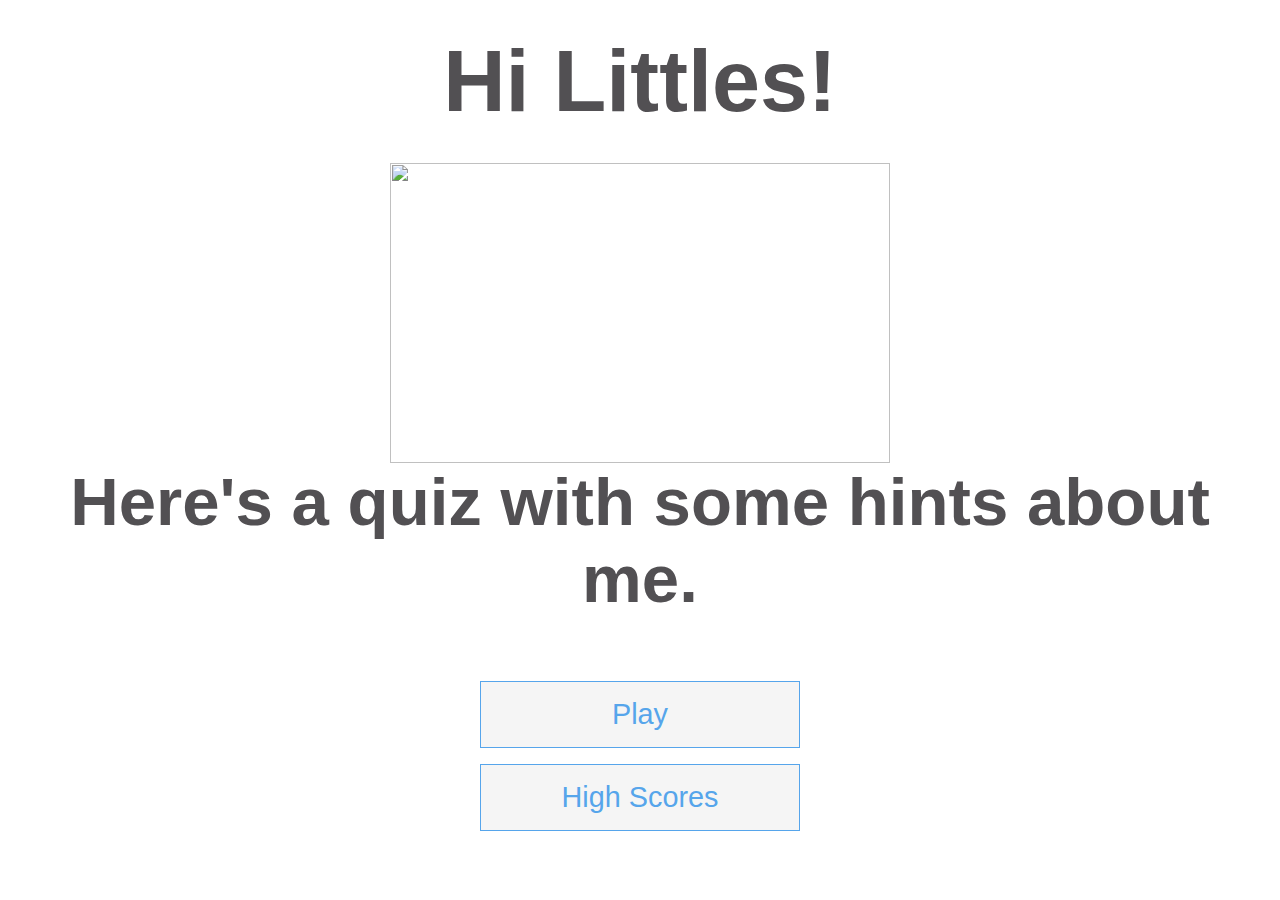
==== index.html @ d9609660 "Update index.html" ====
<!DOCTYPE html>
<html lang="en">
<head>
    <meta charset="UTF-8">
    <meta name="viewport" content="width=device-width, initial-scale=1.0">
    <title>Quiz For My Littles</title>
    <link rel="stylesheet" href="app.css">
</head>
<body style="background-image: url('https://upload.wikimedia.org/wikipedia/commons/a/a9/Japanese_Wave_Pattern.svg');
   background-repeat: no-repeat; background-attachment: fixed; background-size: cover;">
    <div class="container">
        <div id="home" class="flex-center flex-column">
            <h1 style="color: #525053">Hi Littles!</h1>
            <img src="https://i.kym-cdn.com/entries/icons/mobile/000/013/564/doge.jpg" width="500" height="300">
            </img>
            <h2><center style="color: #525053">Here's a quiz with some hints about me.</center></h2>
            <a class="btn" href="/LittlesQuiz/game.html">Play</a>
            <a class="btn" href="/LittlesQuiz/highscores.html">High Scores</a>
        </div>
    </div>
</body>
</html>
---- app.css ----
root {
    font-size: 62.5%;
}
* {
    box-sizing: border-box;
    font-family: Optima, sans-serif, Cambria, Cochin, Georgia, Times, 'Times New Roman', serif;
    margin: 0;
    padding: 0;
    color: #CD853F;
}

h1,
h2,
h3,
h4 {
    margin-bottom: 1rem;
}

h1 {
    font-size: 5.4rem;
    color: #242627;
    margin-bottom: 2rem;
}

h1 > span {
    font-size: 2.4rem;
    font-weight: 500;
}

h2 {
    font-size: 4.2rem;
    margin-bottom: 4rem;
    font-weight: 700;
}

h3 {
    font-size: 2.8rem;
    font-weight: 500;
}

/* UTILITIES */

.container {
    width: 100vw;
    height: 100vh;
    display: flex;
    justify-content: center;
    align-items: flex-start;
    max-width: 80rem;
    margin: 0 auto;
    padding: 2rem;
}

.container > * {
    width: 100%;
}

.flex-column {
    display: flex;
    flex-direction: column;
}

.flex-center {
    justify-content: center;
    align-items: center;
}

.justify-center {
    justify-content: center;
}

.textcenter {
    text-align: center;
}

.hidden {
    display: none;
}

/* BUTTONS */

.btn {
    font-size: 1.8rem;
    padding: 1rem 0;
    width: 20rem;
    text-align: center;
    border: 0.1rem solid #56a5eb;
    margin-bottom: 1rem;
    text-decoration: none;
    color: #56a5eb;
    background-color:whitesmoke;
}

.btn:hover {
    cursor: pointer;
    box-shadow: 0 0.4rem 1.4rem 0 rgba(86, 185, 235, 0.5);
    transform: translateY(-0.1rem);
    transition: transform 150ms;
}

.btn[disabled]:hover {
    cursor: not-allowed;
    box-shadow: none;
    transform: none;
}

/* Forms */
form {
    width: 100%;
    display: flex;
    flex-direction: column;
    align-items: center;
}

input {
    margin-bottom: 1rem;
    width: 20rem;
    padding: 1.5rem;
    font-size: 1.8rem;
    border: 0.1rem solid rgb(82, 82, 82);
    box-shadow: 0 0.5rem 1.4rem 0 rgba(86. 185, 235, 0.5);

}

input::placeholder {
   color: #aaa;
}
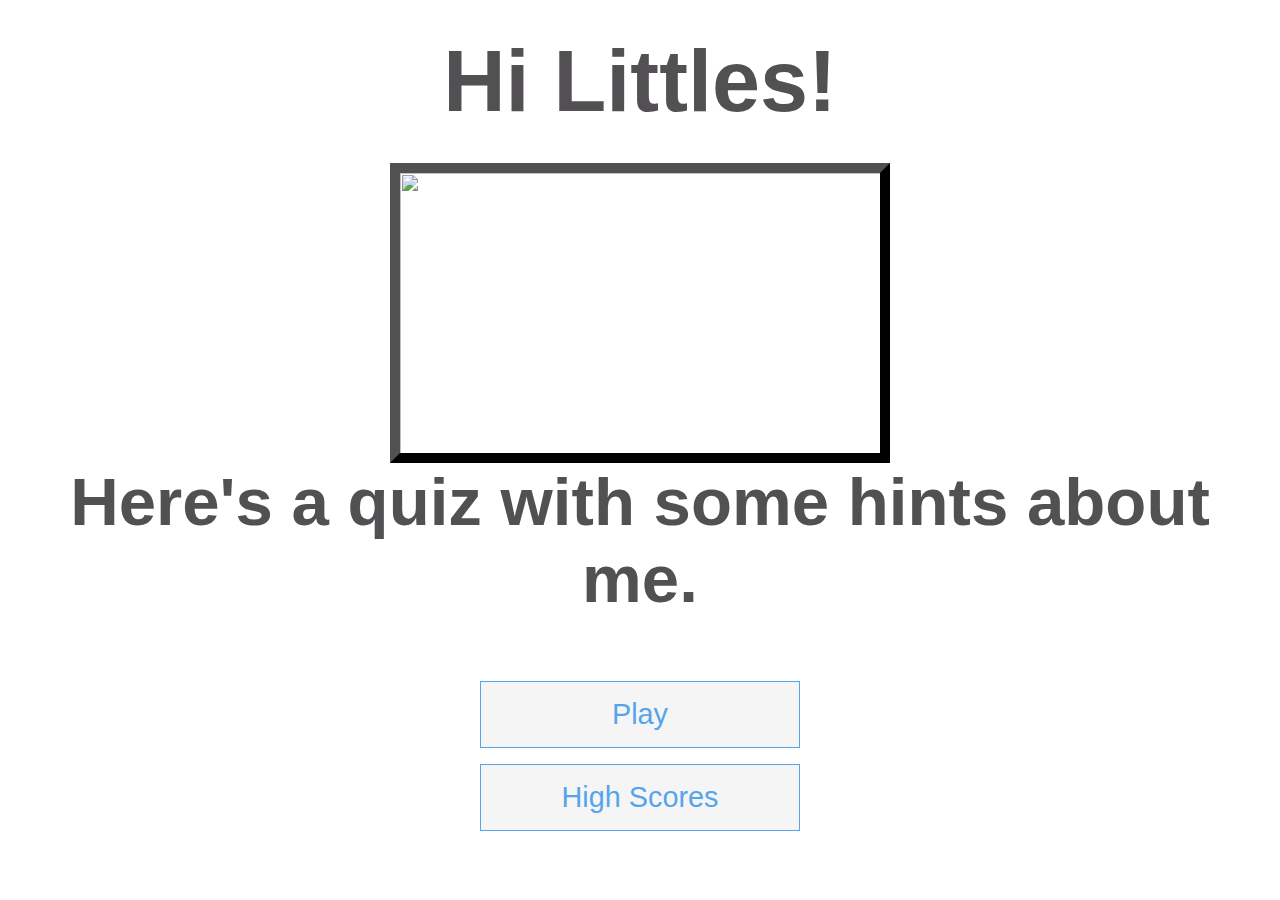
==== commit dd51c534: "Update index.html" ====
--- a/index.html
+++ b/index.html
@@ -6,12 +6,12 @@
     <title>Quiz For My Littles</title>
     <link rel="stylesheet" href="app.css">
 </head>
-<body style="background-image: url('https://upload.wikimedia.org/wikipedia/commons/a/a9/Japanese_Wave_Pattern.svg');
-   background-repeat: no-repeat; background-attachment: fixed; background-size: cover;">
+<body style="background-image: url('https://www.tapeterie.com/media/catalog/product/cache/3/image/x521/040ec09b1e35df139433887a97daa66f/P/-/P-2-503-031.jpg');
+   ">
     <div class="container">
         <div id="home" class="flex-center flex-column">
             <h1 style="color: #525053">Hi Littles!</h1>
-            <img src="https://i.kym-cdn.com/entries/icons/mobile/000/013/564/doge.jpg" width="500" height="300">
+            <img style="border:10px outset #525053;" src="https://i.kym-cdn.com/entries/icons/mobile/000/013/564/doge.jpg" width="500" height="300">
             </img>
             <h2><center style="color: #525053">Here's a quiz with some hints about me.</center></h2>
             <a class="btn" href="/LittlesQuiz/game.html">Play</a>
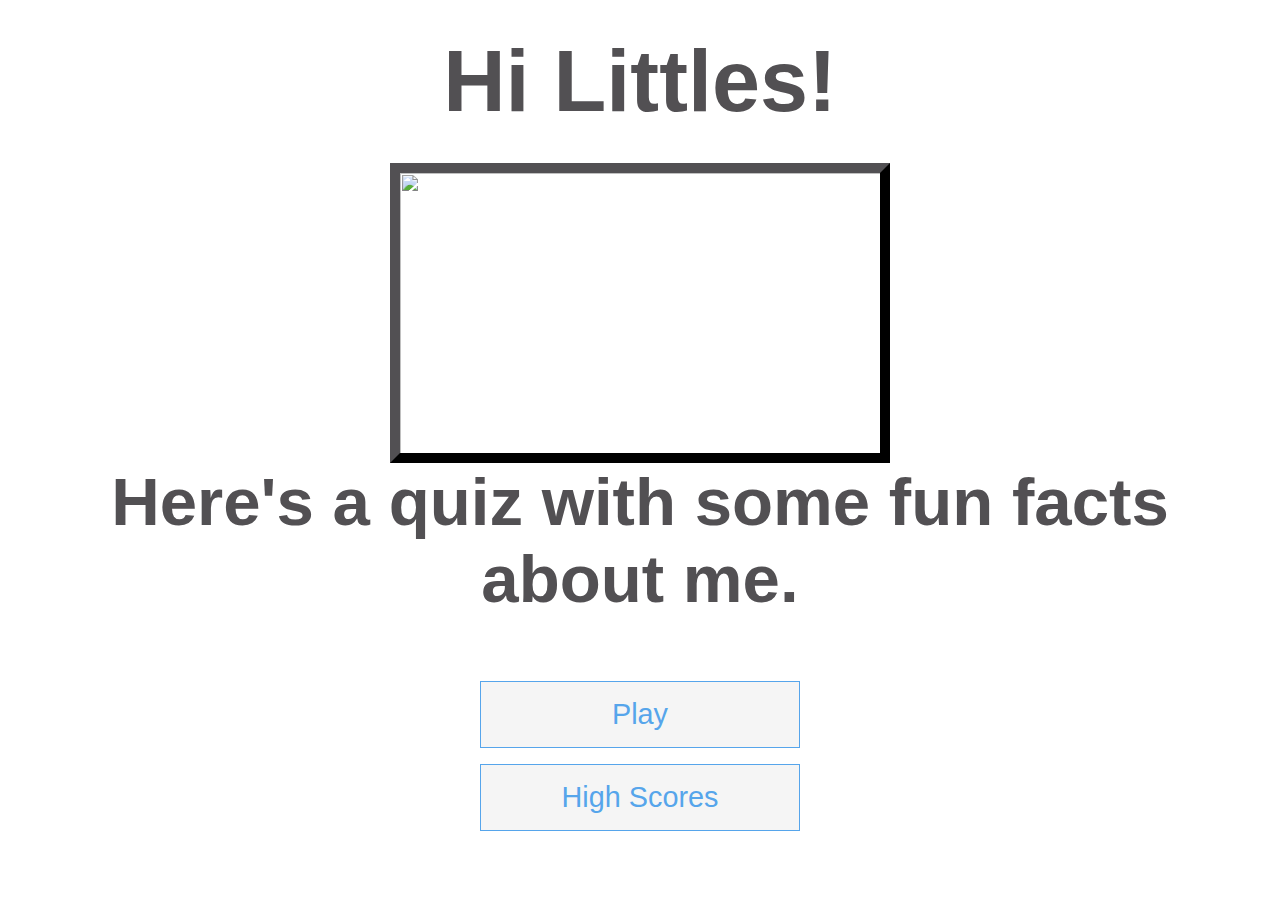
==== commit 72da90db: "Update index.html" ====
--- a/index.html
+++ b/index.html
@@ -13,7 +13,7 @@
             <h1 style="color: #525053">Hi Littles!</h1>
             <img style="border:10px outset #525053;" src="https://i.kym-cdn.com/entries/icons/mobile/000/013/564/doge.jpg" width="500" height="300">
             </img>
-            <h2><center style="color: #525053">Here's a quiz with some hints about me.</center></h2>
+            <h2><center style="color: #525053">Here's a quiz with some fun facts about me.</center></h2>
             <a class="btn" href="/LittlesQuiz/game.html">Play</a>
             <a class="btn" href="/LittlesQuiz/highscores.html">High Scores</a>
         </div>
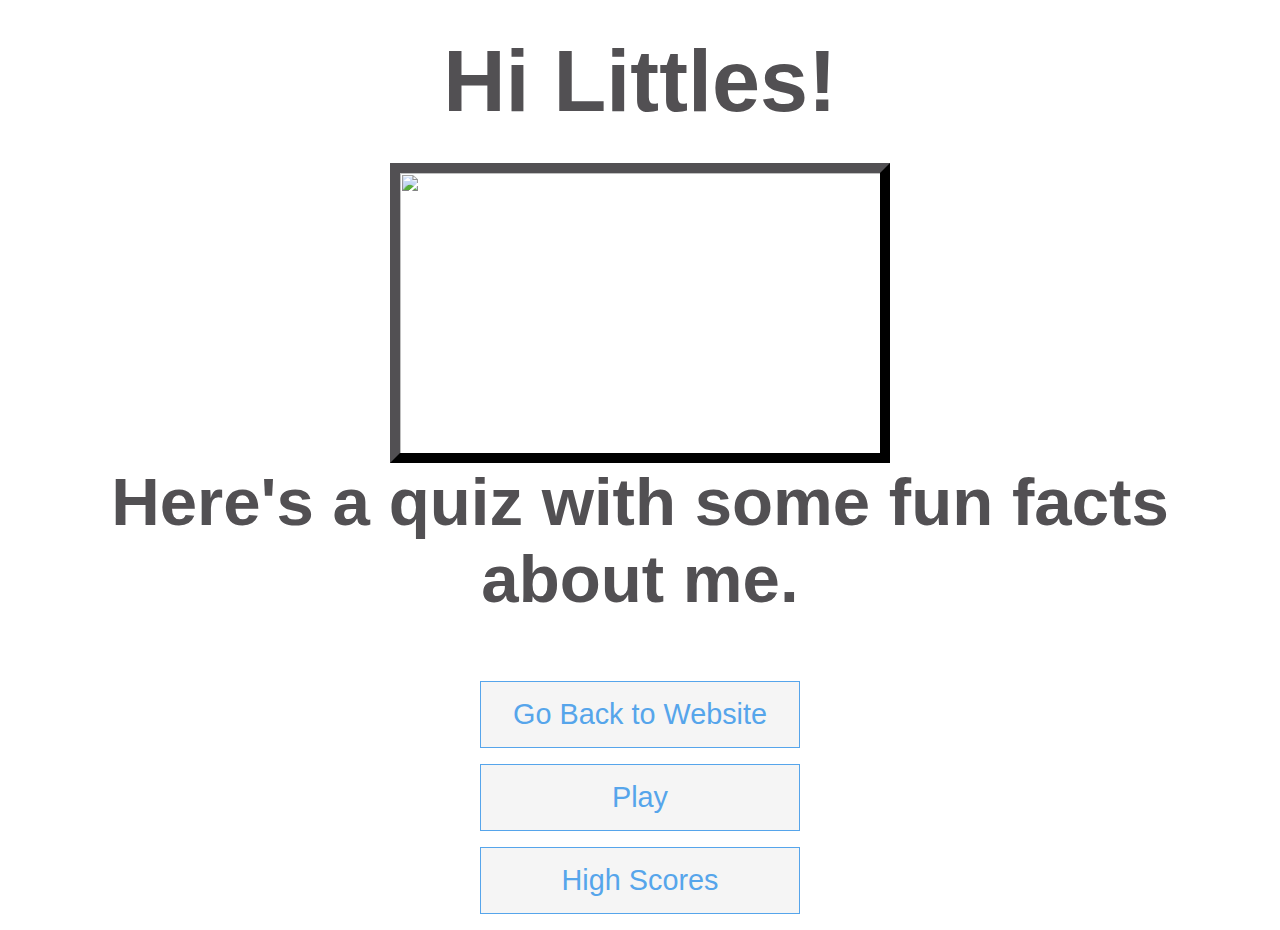
==== commit 7fa46116: "Update index.html" ====
--- a/index.html
+++ b/index.html
@@ -14,6 +14,7 @@
             <img style="border:10px outset #525053;" src="https://i.kym-cdn.com/entries/icons/mobile/000/013/564/doge.jpg" width="500" height="300">
             </img>
             <h2><center style="color: #525053">Here's a quiz with some fun facts about me.</center></h2>
+            <a class="btn" href="/">Go Back to Website</a>
             <a class="btn" href="/LittlesQuiz/game.html">Play</a>
             <a class="btn" href="/LittlesQuiz/highscores.html">High Scores</a>
         </div>
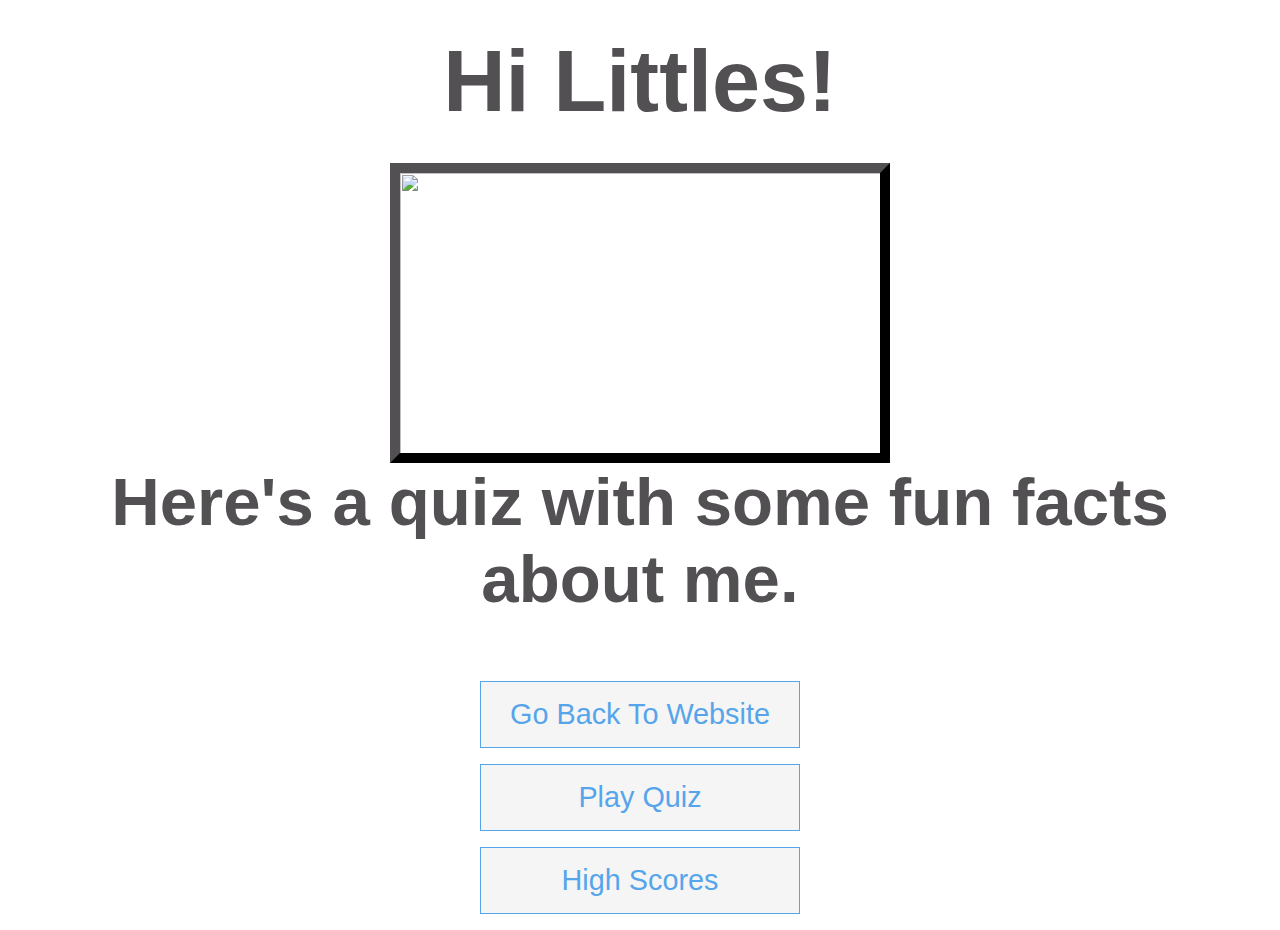
==== commit 9d1fd97a: "Update index.html" ====
--- a/index.html
+++ b/index.html
@@ -14,8 +14,8 @@
             <img style="border:10px outset #525053;" src="https://i.kym-cdn.com/entries/icons/mobile/000/013/564/doge.jpg" width="500" height="300">
             </img>
             <h2><center style="color: #525053">Here's a quiz with some fun facts about me.</center></h2>
-            <a class="btn" href="/">Go Back to Website</a>
-            <a class="btn" href="/LittlesQuiz/game.html">Play</a>
+            <a class="btn" href="/">Go Back To Website</a>
+            <a class="btn" href="/LittlesQuiz/game.html">Play Quiz</a>
             <a class="btn" href="/LittlesQuiz/highscores.html">High Scores</a>
         </div>
     </div>
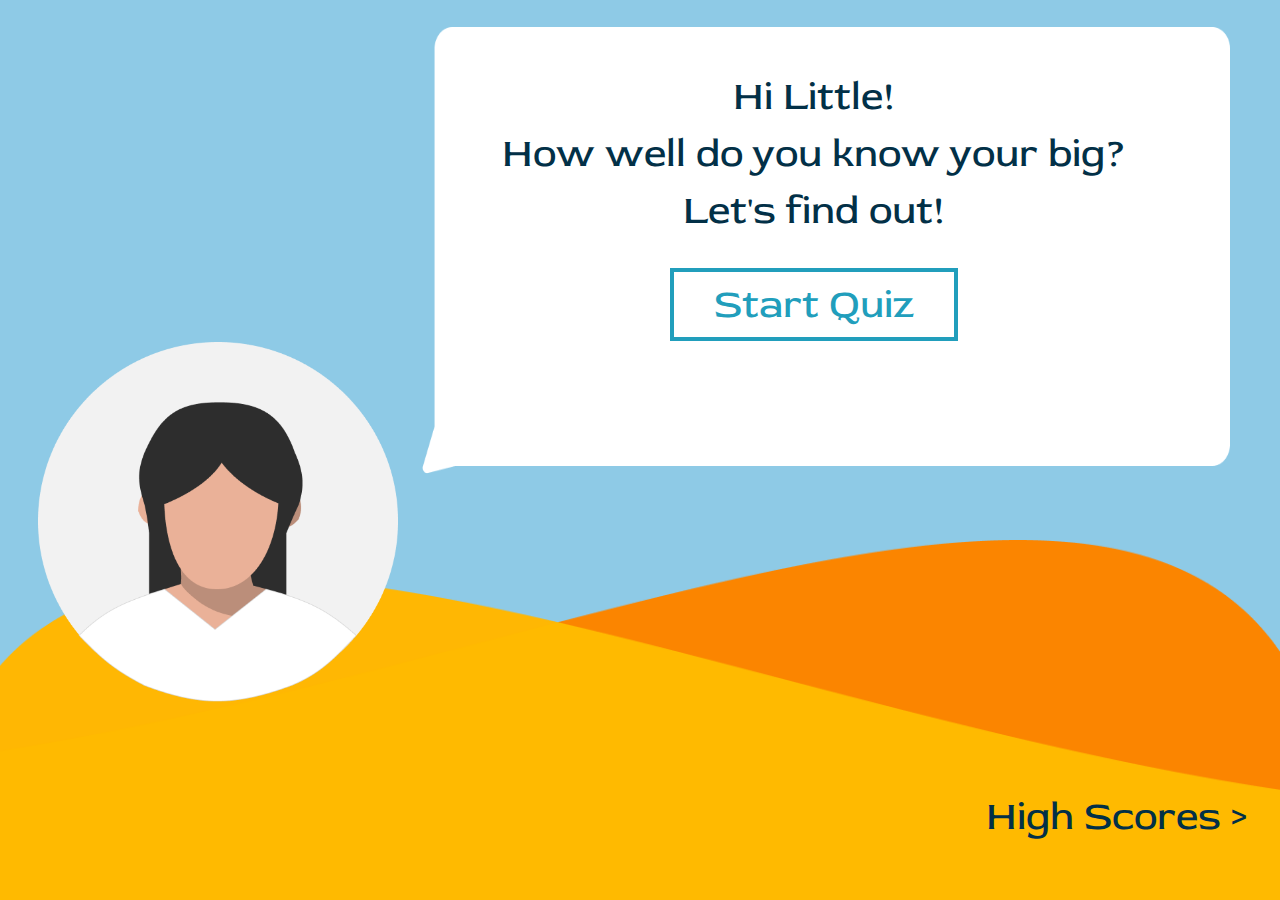
==== commit 7f1e9c42: "Redesign of whole application - web friendly" ====
--- a/index.html
+++ b/index.html
@@ -1,23 +1,28 @@
 <!DOCTYPE html>
 <html lang="en">
+
 <head>
     <meta charset="UTF-8">
     <meta name="viewport" content="width=device-width, initial-scale=1.0">
     <title>Quiz For My Littles</title>
-    <link rel="stylesheet" href="app.css">
+    <link rel="stylesheet" href="index.css">
 </head>
-<body style="background-image: url('https://www.tapeterie.com/media/catalog/product/cache/3/image/x521/040ec09b1e35df139433887a97daa66f/P/-/P-2-503-031.jpg');
-   ">
-    <div class="container">
-        <div id="home" class="flex-center flex-column">
-            <h1 style="color: #525053">Hi Littles!</h1>
-            <img style="border:10px outset #525053;" src="https://i.kym-cdn.com/entries/icons/mobile/000/013/564/doge.jpg" width="500" height="300">
-            </img>
-            <h2><center style="color: #525053">Here's a quiz with some fun facts about me.</center></h2>
-            <a class="btn" href="/">Go Back To Website</a>
-            <a class="btn" href="/LittlesQuiz/game.html">Play Quiz</a>
-            <a class="btn" href="/LittlesQuiz/highscores.html">High Scores</a>
-        </div>
+
+<body>
+    <div class="landingContainer">
+        <img class="icon" src="./Assets/Icon.png" alt="profile icon" />
+        <section class="cloudContainer">
+            <div class="textCloud">
+                <p class="cloudText">Hi Little!</p>
+                <p class="cloudText">How well do you know your big?</p>
+                <p class="cloudText">Let's find out!</p>
+                <div class="cloudBtnContainer">
+                    <a href="/LittlesQuiz/game.html" class="startBtn">Start Quiz</a>
+                </div>
+            </div>
+        </section>
+        <a href="/LittlesQuiz/highscores.html" class="cloudText bottomText">High Scores ></a>
     </div>
 </body>
-</html>
+
+</html>--- a/index.css
+++ b/index.css
@@ -0,0 +1,91 @@
+@font-face {
+  font-family: "RedRose-Regular";
+  src: url("./Assets/Font/RedRose-Regular.ttf");
+  font-weight: normal;
+  font-style: normal;
+}
+
+body {
+  margin: 0;
+  font-family: "RedRose-Regular", cursive;
+}
+
+.landingContainer {
+  width: 100vw;
+  height: 100vh;
+  background-image: url("./Assets/Index_BG.png");
+  background-position: bottom;
+  background-repeat: no-repeat;
+  background-color: #8ecae6;
+  background-size: 100% 40%;
+  display: flex;
+  flex-direction: row;
+}
+
+.icon {
+  height: 360px;
+  width: 360px;
+  margin-top: 38vh;
+  margin-left: 3vw;
+}
+
+.cloudContainer {
+  width: 65vw;
+  margin-top: 3vh;
+  background-image: url("./Assets/TextCloud.png");
+  background-repeat: no-repeat;
+  background-size: 100% 55%;
+  justify-content: center;
+}
+
+.textCloud {
+  width: 100%;
+  margin-top: 5vh;
+  text-align: center;
+}
+
+.cloudText {
+  color: #023047;
+  font-size: 2.5rem;
+  margin: 0;
+  margin-bottom: 0.5rem;
+}
+
+.cloudBtnContainer {
+  width: 100%;
+  margin-top: 5vh;
+}
+
+.startBtn {
+  font-size: 2.5rem;
+  padding: 0.5rem 2.5rem;
+  width: 20rem;
+  text-align: center;
+  border: 0.25rem solid #219ebc;
+  margin-bottom: 1rem;
+  text-decoration: none;
+  color: #219ebc;
+  background-color: transparent;
+}
+
+.bottomText {
+  text-decoration: none;
+  position: absolute;
+  margin-top: 88vh;
+  margin-left: 77vw;
+}
+
+.startBtn:hover,
+.bottomText:hover {
+  cursor: pointer;
+  transform: translateY(-0.1rem);
+  transition: transform 150ms;
+}
+
+.startBtn:hover {
+  box-shadow: 0 0.4rem 1.4rem 0 rgba(86, 185, 235, 0.5);
+}
+
+.bottomText:hover {
+  text-shadow: 0.4rem 0.4rem 1.4rem rgba(27, 169, 240, 0.815);
+}
